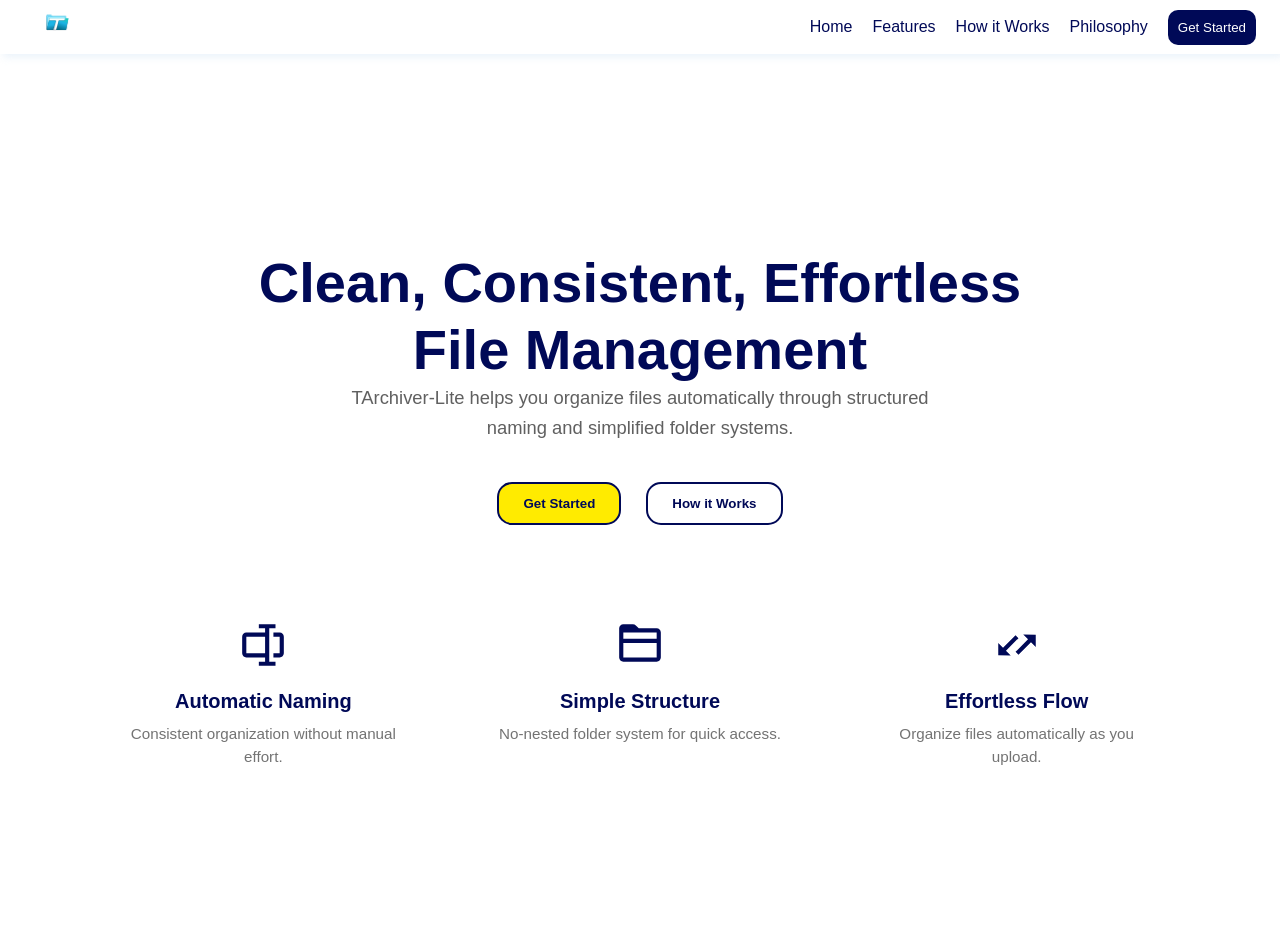
==== tarchiver-lite/index.html @ 42311294 "commit pertama" ====
<!doctype html>
<html lang="en">
  <head>
    <meta charset="UTF-8" />
    <meta name="viewport" content="width=device-width, initial-scale=1.0" />
    <title>TARCHIVER-LITE</title>
    <link rel="stylesheet" href="assets/style.css" />
  </head>
  <body>
    <header>
      <nav>
        <div class="logo">
          <img
            src="assets/img/Logo_TArchiver_Lite-removebg-preview.png"
            alt="logo"
          />
        </div>
        <!-- menu untuk versi desktop -->
        <ul class="desktop-menu">
          <li><a href="#home">Home</a></li>
          <li><a href="#features">Features</a></li>
          <li><a href="#hiw">How it Works</a></li>
          <li><a href="#philosophy">Philosophy</a></li>
          <li><button>Get Started</button></li>
        </ul>
        <!-- Tombol Hamburger Menu -->
        <div class="hamburger-menu">
          <div class="bar"></div>
          <div class="bar"></div>
          <div class="bar"></div>
        </div>

        <!-- menu untuk versi mobile -->
        <ul class="mobile-menu">
          <li><a href="#home">Home</a></li>
          <li><a href="#features">Features</a></li>
          <li><a href="#hiw">How it Works</a></li>
          <li><a href="#philosophy">Philosophy</a></li>
          <li><button>Get Started</button></li>

          <button class="close-btn">V</button>
        </ul>
      </nav>
    </header>

    <main>
      <section id="home">
        <div class="container-home">
          <div class="hero-content">
            <h1 class="title">Clean, Consistent, Effortless File Management</h1>
            <p class="subtitle">
              TArchiver-Lite helps you organize files automatically through
              structured naming and simplified folder systems.
            </p>
          </div>

          <div class="cta">
            <button class="btn-primary">Get Started</button>
            <button class="btn-secondary">How it Works</button>
          </div>

          <div class="features-points">
            <div class="feature-card">
              <img
                src="assets/img/rename.svg"
                alt=""
                class="icon-placeholder"
              />
              <h3>Automatic Naming</h3>
              <p>Consistent organization without manual effort.</p>
            </div>
            <div class="feature-card">
              <img
                src="assets/img/folder-open.svg"
                alt=""
                class="icon-placeholder"
              />
              <h3>Simple Structure</h3>
              <p>No-nested folder system for quick access.</p>
            </div>
            <div class="feature-card">
              <img
                src="assets/img/swap-diagonal.svg"
                alt=""
                class="icon-placeholder"
              />
              <h3>Effortless Flow</h3>
              <p>Organize files automatically as you upload.</p>
            </div>
          </div>
        </div>
      </section>
      <section id="features"></section>
      <section id="hiw"></section>
      <section id="philosophy"></section>
    </main>

    <footer></footer>
    <script src="assets/script.js"></script>
  </body>
</html>
---- tarchiver-lite/assets/style.css ----
/* Reset CSS */
* {
  padding: 0;
  margin: 0;
  box-sizing: border-box;
  list-style: none;
  text-decoration: none;
}

:root {
  --background-color: #fff;
  --primary-color: #000957;
  --hover-color: #577bc1;
  --secondary-color: #ffeb00;
}

body {
  font-family: Arial, Helvetica, sans-serif;
  display: flex;
  flex-direction: column;
}

header{
  background-color: var(--background-color);
  z-index: 1000;
}

/* Style navbar */
nav {
  position: fixed;
  background-color: #fff;
  width: 100%;
  display: flex;
  justify-content: space-between;
  align-items: center;
  padding: 0 1.5rem;
  box-shadow: 3px 3px 8px 0px rgba(187, 213, 239, 0.3);
  z-index: 1000;
}

nav .logo img {
  height: 50px;
  width: auto;
}

/* Style navbar desktop */
nav ul.desktop-menu {
  display: flex;
  align-items: center;
  gap: 20px;
}

/* Style list menu */
nav ul li a {
  color: var(--primary-color);
  position: relative;
}

nav ul li a::after {
  content: "";
  position: absolute;
  left: 0;
  bottom: 0;
  width: 0;
  height: 2px;
  background-color: var(--secondary-color);
  transition: width 0.5s ease;
}

nav ul li a:hover {
  color: var(--hover-color);
}

nav ul li a:hover::after {
  width: 100%;
}

nav ul li button {
  padding: 10px 10px;
  border: none;
  border-radius: 10px;
  color: var(--background-color);
  background-color: var(--primary-color);
  transition: all 0.2s ease-in-out;
}

nav ul li button:hover {
  color: var(--background-color);
  background-color: var(--hover-color);
}

/* Style hamburger-menu */
.hamburger-menu {
  width: 30px;
  height: 20px;
  display: none;
  flex-direction: column;
  justify-content: space-between;
  cursor: pointer;
}

.hamburger-menu .bar {
  height: 3px;
  width: 100%;
  background-color: var(--primary-color);
  transition: all 0.3s ease-in-out;
}

.hamburger-menu.is-active .bar:nth-child(1) {
  transform: translateY(9px) rotate(45deg);
}
.hamburger-menu.is-active .bar:nth-child(2) {
  opacity: 0;
}
.hamburger-menu.is-active .bar:nth-child(3) {
  transform: translateY(-9px) rotate(-45deg);
}

/* Style navbar mobile */
nav ul.mobile-menu {
  position: absolute;
  display: none;
  flex-direction: column;
  justify-content: center;
  align-items: center;
  gap: 20px;
  top: 0;
  left: 0;
  height: 100vh;
  padding: 1.5rem;
  width: 300px;
  background-color: white;
  border-right: 2px solid var(--primary-color);
  transition: ease-in-out;
  z-index: 1000;
}


main{
  display: flex;
  flex-direction: column;
  margin-top: 50px;
}

/* Style home */
section#home{
  padding: 3rem 0 0;
  display: flex;
  width: 100%;
  min-height: 100vh;
  background-color: var(--background-color);
  align-items: center;
  justify-content: center;
}

.container-home {
  max-width: 1100px;
  width: 100%;
  text-align: center;
}

.hero-content{
  margin-bottom: 40px;
}

.title{
  font-size: clamp(2rem, 5vw, 3.5rem);
  line-height: 1.2;
  margin-bottom: 20px;
  max-width: 800px;
  margin : 0 auto 0 auto;
  color: var(--primary-color);
}

.subtitle{
  font-size: clamp(0.10rem, 5vw, 1.15rem);
  line-height: 1.6;
  max-width: 600px;
  margin: 0 auto;
  opacity: 0.8;
  color: #393939;
}

.cta{
  display: flex;
  gap: 25px;
  justify-content: center;
  margin-bottom: 65px;
}

.cta button{
  padding: 12px 24px;
  cursor: pointer;
  font-weight: 600;
  color: var(--primary-color);
  border: 2px solid var(--primary-color);
  border-radius: 15px;
}

.cta button.btn-primary{
  background-color: var(--secondary-color);
  transition: all 0.3s ease;
}
.cta button.btn-primary:hover{
  background-color: #fbf28d;
  transform: scale(1.05);
  color: #343d8a;
}

.cta button.btn-secondary{
  background-color: transparent;
  transition: all 0.3s ease;
}
.cta button.btn-secondary:hover{
  background-color: var(--primary-color);
  color: var(--background-color)
}


.features-points {
  display: grid;
  grid-template-columns: repeat(auto-fit, minmax(280px, 1fr));
  gap: 30px;
}

.feature-card {
  padding: 30px;
  display: flex;
  flex-direction: column;
  align-items: center;
}

.icon-placeholder {
  width: 50px;
  height: 50px;
  margin-bottom: 20px;
  fill: var(--secondary-color);
  border-radius: 8px;
}

.feature-card h3 {
  margin-bottom: 10px;
  font-size: 1.25rem;
  color: var(--primary-color);
}

.feature-card p {
  font-size: 0.95rem;
  line-height: 1.5;
  opacity: 0.7;
  color: #393939;
}


nav ul.mobile-menu.is-open {
  display: flex;
}

/* Ukuran Tablet */
@media (max-width: 767px) {
  nav ul.desktop-menu li {
    display: none;
  }
  .hamburger-menu {
    display: flex;
  }
  
}

/* Ukuran Handphone */
@media (max-width: 480px) {
  nav ul.mobile-menu {
    width: 100%;
    height: 70vh;
    border-right: 0px;
    border-bottom: 2px solid var(--primary-color);
  }
  nav ul.mobile-menu .close-btn{
  content: "V";
  position: absolute;
  text-align: center;
  bottom: -15px;
  padding: 0.3rem;
  border-radius: 50px;
  width: 1.3rem;
  background-color: var(--primary-color);
  color: var(--secondary-color);
  border: none;
}
.cta {
    flex-direction: column; /* Tombol jadi tumpuk di layar kecil */
    align-items: center;
  }
  
  .cta button {
    width: 100%;
    max-width: 300px;
  }
}
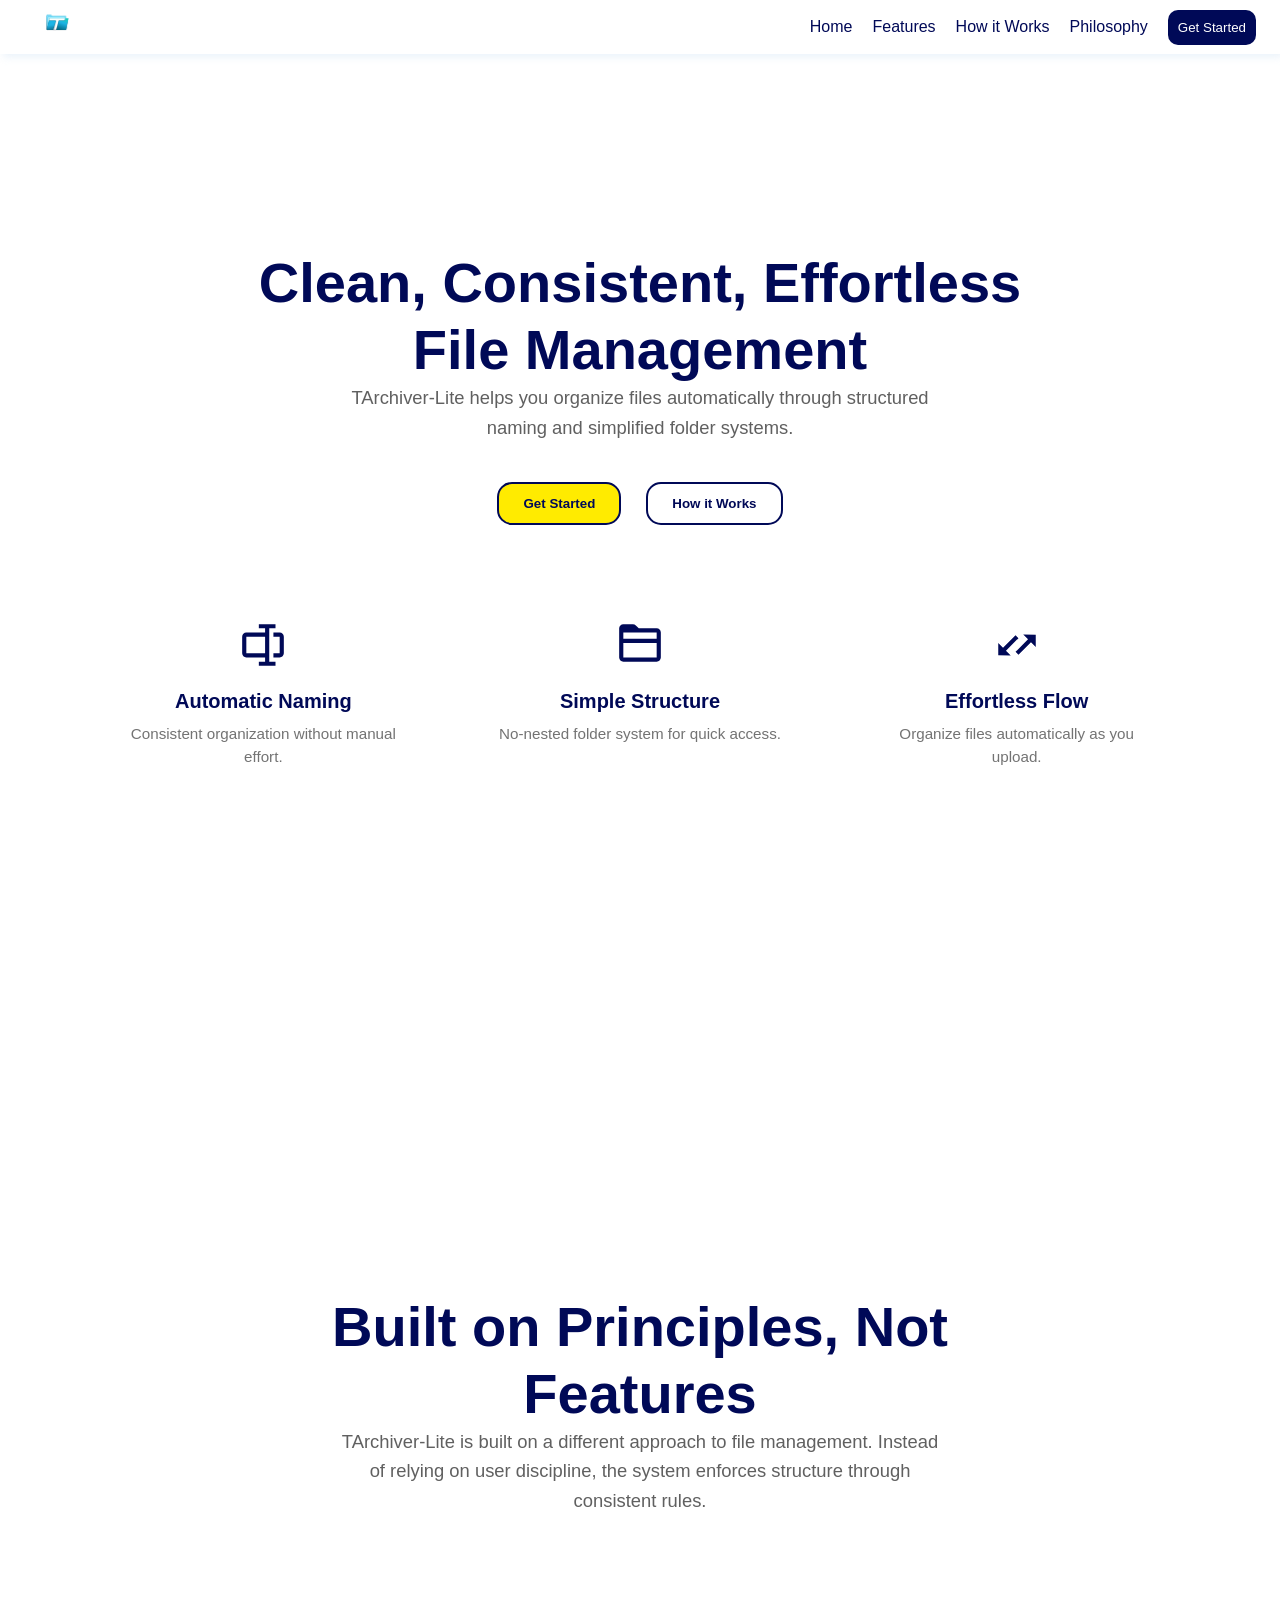
==== commit 199d3763: "first commit page philosophy" ====
--- a/tarchiver-lite/index.html
+++ b/tarchiver-lite/index.html
@@ -92,7 +92,19 @@
       </section>
       <section id="features"></section>
       <section id="hiw"></section>
-      <section id="philosophy"></section>
+      <section id="philosophy">
+        <div class="container-philosophy">
+          <!-- Hero Content -->
+          <div class="hero-content">
+            <h2 class="title">Built on Principles, Not Features</h2>
+            <p class="subtitle">
+              TArchiver-Lite is built on a different approach to file
+              management. Instead of relying on user discipline, the system
+              enforces structure through consistent rules.
+            </p>
+          </div>
+        </div>
+      </section>
     </main>
 
     <footer></footer>
--- a/tarchiver-lite/assets/style.css
+++ b/tarchiver-lite/assets/style.css
@@ -20,7 +20,7 @@
   flex-direction: column;
 }
 
-header{
+header {
   background-color: var(--background-color);
   z-index: 1000;
 }
@@ -135,15 +135,14 @@
   z-index: 1000;
 }
 
-
-main{
+main {
   display: flex;
   flex-direction: column;
   margin-top: 50px;
 }
 
 /* Style home */
-section#home{
+section#home {
   padding: 3rem 0 0;
   display: flex;
   width: 100%;
@@ -153,27 +152,39 @@
   justify-content: center;
 }
 
-.container-home {
+/* Style home */
+section#philosophy {
+  padding: 3rem 0 0;
+  display: flex;
+  width: 100%;
+  min-height: 100vh;
+  background-color: var(--background-color);
+  align-items: center;
+  justify-content: center;
+}
+
+.container-home,
+.container-philosophy {
   max-width: 1100px;
   width: 100%;
   text-align: center;
 }
 
-.hero-content{
+.hero-content {
   margin-bottom: 40px;
 }
 
-.title{
+.title {
   font-size: clamp(2rem, 5vw, 3.5rem);
   line-height: 1.2;
   margin-bottom: 20px;
   max-width: 800px;
-  margin : 0 auto 0 auto;
+  margin: 0 auto 0 auto;
   color: var(--primary-color);
 }
 
-.subtitle{
-  font-size: clamp(0.10rem, 5vw, 1.15rem);
+.subtitle {
+  font-size: clamp(0.1rem, 5vw, 1.15rem);
   line-height: 1.6;
   max-width: 600px;
   margin: 0 auto;
@@ -181,14 +192,14 @@
   color: #393939;
 }
 
-.cta{
+.cta {
   display: flex;
   gap: 25px;
   justify-content: center;
   margin-bottom: 65px;
 }
 
-.cta button{
+.cta button {
   padding: 12px 24px;
   cursor: pointer;
   font-weight: 600;
@@ -197,25 +208,24 @@
   border-radius: 15px;
 }
 
-.cta button.btn-primary{
+.cta button.btn-primary {
   background-color: var(--secondary-color);
   transition: all 0.3s ease;
 }
-.cta button.btn-primary:hover{
+.cta button.btn-primary:hover {
   background-color: #fbf28d;
   transform: scale(1.05);
   color: #343d8a;
 }
 
-.cta button.btn-secondary{
+.cta button.btn-secondary {
   background-color: transparent;
   transition: all 0.3s ease;
 }
-.cta button.btn-secondary:hover{
+.cta button.btn-secondary:hover {
   background-color: var(--primary-color);
-  color: var(--background-color)
-}
-
+  color: var(--background-color);
+}
 
 .features-points {
   display: grid;
@@ -251,7 +261,6 @@
   color: #393939;
 }
 
-
 nav ul.mobile-menu.is-open {
   display: flex;
 }
@@ -264,7 +273,6 @@
   .hamburger-menu {
     display: flex;
   }
-  
 }
 
 /* Ukuran Handphone */
@@ -275,23 +283,23 @@
     border-right: 0px;
     border-bottom: 2px solid var(--primary-color);
   }
-  nav ul.mobile-menu .close-btn{
-  content: "V";
-  position: absolute;
-  text-align: center;
-  bottom: -15px;
-  padding: 0.3rem;
-  border-radius: 50px;
-  width: 1.3rem;
-  background-color: var(--primary-color);
-  color: var(--secondary-color);
-  border: none;
-}
-.cta {
+  nav ul.mobile-menu .close-btn {
+    content: "V";
+    position: absolute;
+    text-align: center;
+    bottom: -15px;
+    padding: 0.3rem;
+    border-radius: 50px;
+    width: 1.3rem;
+    background-color: var(--primary-color);
+    color: var(--secondary-color);
+    border: none;
+  }
+  .cta {
     flex-direction: column; /* Tombol jadi tumpuk di layar kecil */
     align-items: center;
   }
-  
+
   .cta button {
     width: 100%;
     max-width: 300px;
